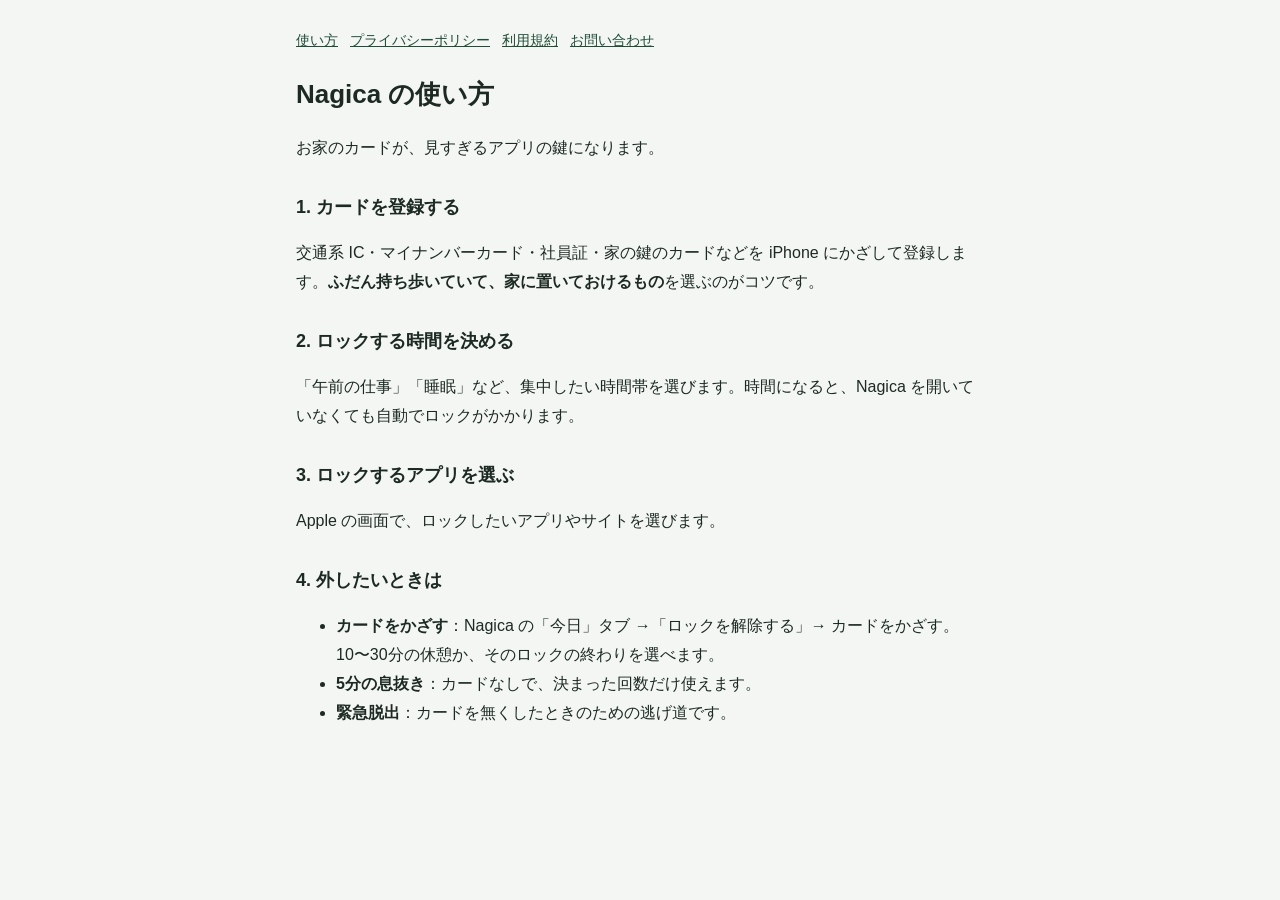
==== index.html @ 56a0cd34 "Nagica のサポートページ（使い方・プライバシーポリシー・利用規約・お問い合わせ）" ====
<!doctype html><html lang="ja"><head><meta charset="utf-8"><meta name="viewport" content="width=device-width,initial-scale=1"><title>Nagica の使い方</title><link rel="stylesheet" href="style.css"></head><body><main>
<nav><a href="index.html">使い方</a><a href="privacy.html">プライバシーポリシー</a><a href="terms.html">利用規約</a><a href="support.html">お問い合わせ</a></nav>
<h1>Nagica の使い方</h1>
<p>お家のカードが、見すぎるアプリの鍵になります。</p>
<h2>1. カードを登録する</h2>
<p>交通系 IC・マイナンバーカード・社員証・家の鍵のカードなどを iPhone にかざして登録します。<b>ふだん持ち歩いていて、家に置いておけるもの</b>を選ぶのがコツです。</p>
<h2>2. ロックする時間を決める</h2>
<p>「午前の仕事」「睡眠」など、集中したい時間帯を選びます。時間になると、Nagica を開いていなくても自動でロックがかかります。</p>
<h2>3. ロックするアプリを選ぶ</h2>
<p>Apple の画面で、ロックしたいアプリやサイトを選びます。</p>
<h2>4. 外したいときは</h2>
<ul>
<li><b>カードをかざす</b>：Nagica の「今日」タブ →「ロックを解除する」→ カードをかざす。10〜30分の休憩か、そのロックの終わりを選べます。</li>
<li><b>5分の息抜き</b>：カードなしで、決まった回数だけ使えます。</li>
<li><b>緊急脱出</b>：カードを無くしたときのための逃げ道です。</li>
</ul>
</main></body></html>
---- style.css ----
:root{--bg:#f4f6f3;--card:#fff;--ink:#1d2a24;--sub:#5a6660;--line:#dfe3e0;--accent:#1f4d38}
@media (prefers-color-scheme:dark){:root{--bg:#141816;--card:#1d2320;--ink:#e8ece9;--sub:#a3ada7;--line:#333b37;--accent:#7fc79f}}
*{box-sizing:border-box}body{margin:0;background:var(--bg);color:var(--ink);font:16px/1.8 -apple-system,"Hiragino Sans",sans-serif}
main{max-width:720px;margin:0 auto;padding:28px 16px 80px}h1{font-size:26px;margin:0 0 6px}h2{font-size:18px;margin:28px 0 8px}
.sub{color:var(--sub);font-size:14px}.card{background:var(--card);border:1px solid var(--line);border-radius:12px;padding:14px 16px;margin:12px 0}
a{color:var(--accent)}nav{font-size:14px;margin-bottom:18px}nav a{margin-right:12px}
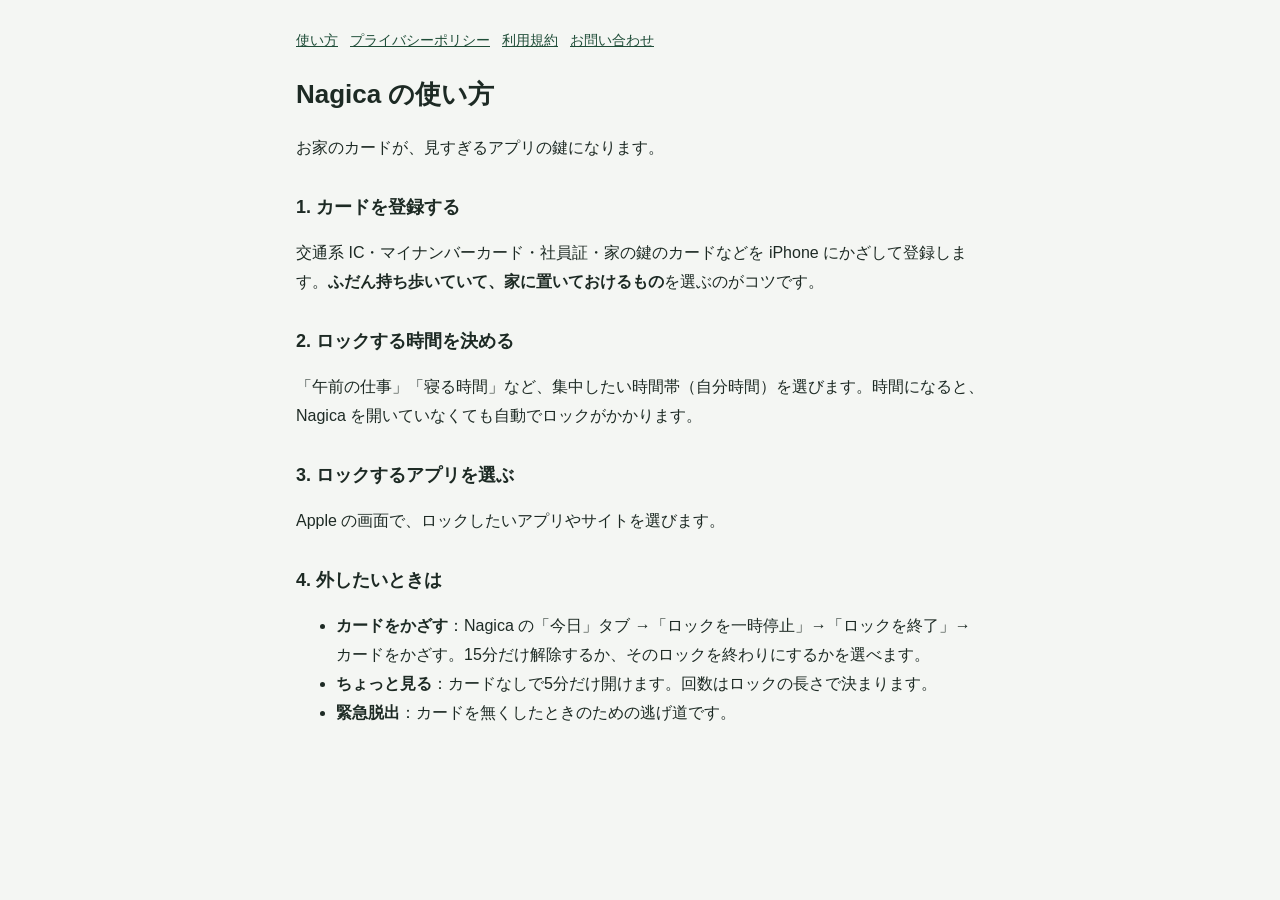
==== commit 34ebee7f: "使い方の言葉を今の画面に合わせる（ちょっと見る・15分だけ解除・ロックを一時停止） Co-Authored-By: Claude Opus 5.5 <noreply@anthropic.com>" ====
--- a/index.html
+++ b/index.html
@@ -5,13 +5,13 @@
 <h2>1. カードを登録する</h2>
 <p>交通系 IC・マイナンバーカード・社員証・家の鍵のカードなどを iPhone にかざして登録します。<b>ふだん持ち歩いていて、家に置いておけるもの</b>を選ぶのがコツです。</p>
 <h2>2. ロックする時間を決める</h2>
-<p>「午前の仕事」「睡眠」など、集中したい時間帯を選びます。時間になると、Nagica を開いていなくても自動でロックがかかります。</p>
+<p>「午前の仕事」「寝る時間」など、集中したい時間帯（自分時間）を選びます。時間になると、Nagica を開いていなくても自動でロックがかかります。</p>
 <h2>3. ロックするアプリを選ぶ</h2>
 <p>Apple の画面で、ロックしたいアプリやサイトを選びます。</p>
 <h2>4. 外したいときは</h2>
 <ul>
-<li><b>カードをかざす</b>：Nagica の「今日」タブ →「ロックを解除する」→ カードをかざす。10〜30分の休憩か、そのロックの終わりを選べます。</li>
-<li><b>5分の息抜き</b>：カードなしで、決まった回数だけ使えます。</li>
+<li><b>カードをかざす</b>：Nagica の「今日」タブ →「ロックを一時停止」→「ロックを終了」→ カードをかざす。15分だけ解除するか、そのロックを終わりにするかを選べます。</li>
+<li><b>ちょっと見る</b>：カードなしで5分だけ開けます。回数はロックの長さで決まります。</li>
 <li><b>緊急脱出</b>：カードを無くしたときのための逃げ道です。</li>
 </ul>
 </main></body></html>
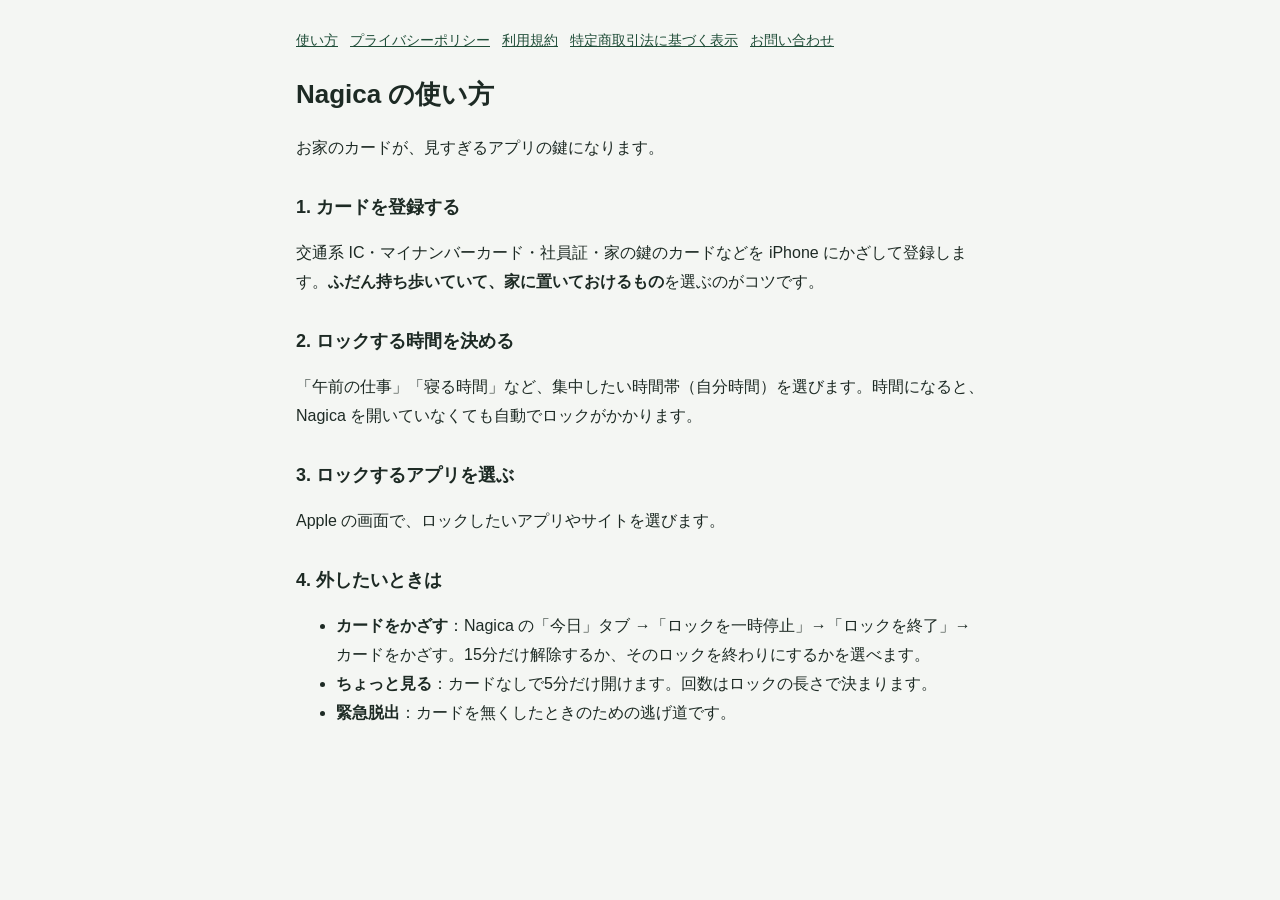
==== commit 7d69cd2a: "利用状況の送信・お問い合わせフォーム・特商法の表示に合わせて、プライバシーポリシーと利用規約を改定（2026-10-18） cardlock 7872cbe の docs/site を反映  Co-A" ====
--- a/index.html
+++ b/index.html
@@ -1,5 +1,5 @@
 <!doctype html><html lang="ja"><head><meta charset="utf-8"><meta name="viewport" content="width=device-width,initial-scale=1"><title>Nagica の使い方</title><link rel="stylesheet" href="style.css"></head><body><main>
-<nav><a href="index.html">使い方</a><a href="privacy.html">プライバシーポリシー</a><a href="terms.html">利用規約</a><a href="support.html">お問い合わせ</a></nav>
+<nav><a href="index.html">使い方</a><a href="privacy.html">プライバシーポリシー</a><a href="terms.html">利用規約</a><a href="tokushoho.html">特定商取引法に基づく表示</a><a href="support.html">お問い合わせ</a></nav>
 <h1>Nagica の使い方</h1>
 <p>お家のカードが、見すぎるアプリの鍵になります。</p>
 <h2>1. カードを登録する</h2>
--- a/style.css
+++ b/style.css
@@ -4,3 +4,4 @@
 main{max-width:720px;margin:0 auto;padding:28px 16px 80px}h1{font-size:26px;margin:0 0 6px}h2{font-size:18px;margin:28px 0 8px}
 .sub{color:var(--sub);font-size:14px}.card{background:var(--card);border:1px solid var(--line);border-radius:12px;padding:14px 16px;margin:12px 0}
 a{color:var(--accent)}nav{font-size:14px;margin-bottom:18px}nav a{margin-right:12px}
+.tblwrap{overflow-x:auto}.tbl{border-collapse:collapse;font-size:14px;min-width:540px}.tbl th,.tbl td{border:1px solid var(--line);padding:6px 8px;text-align:left;vertical-align:top}.tbl th{background:var(--card)}
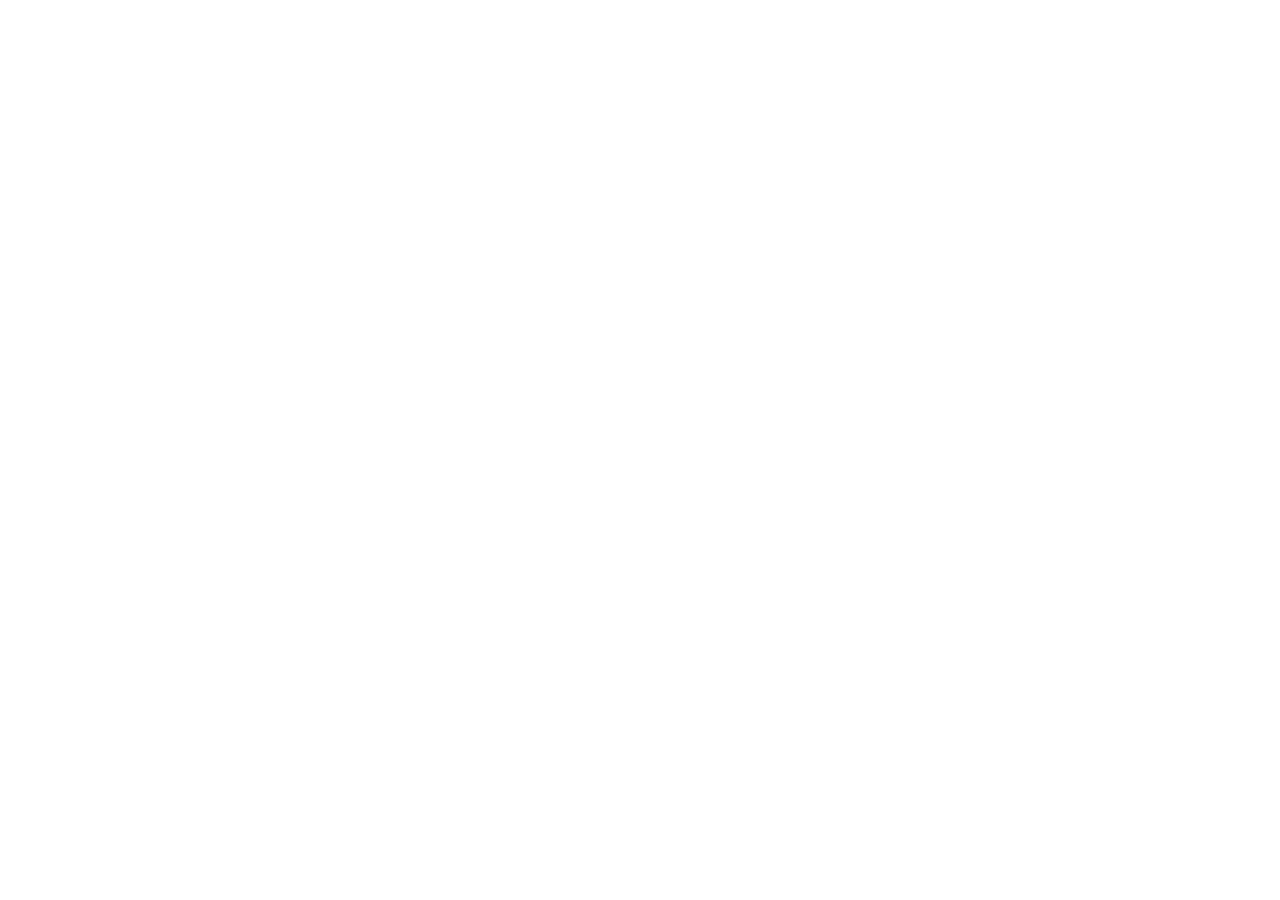
==== commit 1ddd8c8f: "nagica.app に移ったことを案内するページに置き換え" ====
--- a/index.html
+++ b/index.html
@@ -1,17 +1,5 @@
-<!doctype html><html lang="ja"><head><meta charset="utf-8"><meta name="viewport" content="width=device-width,initial-scale=1"><title>Nagica の使い方</title><link rel="stylesheet" href="style.css"></head><body><main>
-<nav><a href="index.html">使い方</a><a href="privacy.html">プライバシーポリシー</a><a href="terms.html">利用規約</a><a href="tokushoho.html">特定商取引法に基づく表示</a><a href="support.html">お問い合わせ</a></nav>
-<h1>Nagica の使い方</h1>
-<p>お家のカードが、見すぎるアプリの鍵になります。</p>
-<h2>1. カードを登録する</h2>
-<p>交通系 IC・マイナンバーカード・社員証・家の鍵のカードなどを iPhone にかざして登録します。<b>ふだん持ち歩いていて、家に置いておけるもの</b>を選ぶのがコツです。</p>
-<h2>2. ロックする時間を決める</h2>
-<p>「午前の仕事」「寝る時間」など、集中したい時間帯（自分時間）を選びます。時間になると、Nagica を開いていなくても自動でロックがかかります。</p>
-<h2>3. ロックするアプリを選ぶ</h2>
-<p>Apple の画面で、ロックしたいアプリやサイトを選びます。</p>
-<h2>4. 外したいときは</h2>
-<ul>
-<li><b>カードをかざす</b>：Nagica の「今日」タブ →「ロックを一時停止」→「ロックを終了」→ カードをかざす。15分だけ解除するか、そのロックを終わりにするかを選べます。</li>
-<li><b>ちょっと見る</b>：カードなしで5分だけ開けます。回数はロックの長さで決まります。</li>
-<li><b>緊急脱出</b>：カードを無くしたときのための逃げ道です。</li>
-</ul>
-</main></body></html>
+<!doctype html><html lang="ja"><head><meta charset="utf-8"><meta name="viewport" content="width=device-width,initial-scale=1">
+<meta http-equiv="refresh" content="0; url=https://nagica.app/"><link rel="canonical" href="https://nagica.app/"><title>Nagica（移転しました）</title></head>
+<body style="font-family:-apple-system,'Hiragino Sans',sans-serif;padding:24px">
+<p>Nagica のページは <a href="https://nagica.app/">https://nagica.app/</a> に移りました。自動で移らないときはリンクを押してください。</p>
+</body></html>
